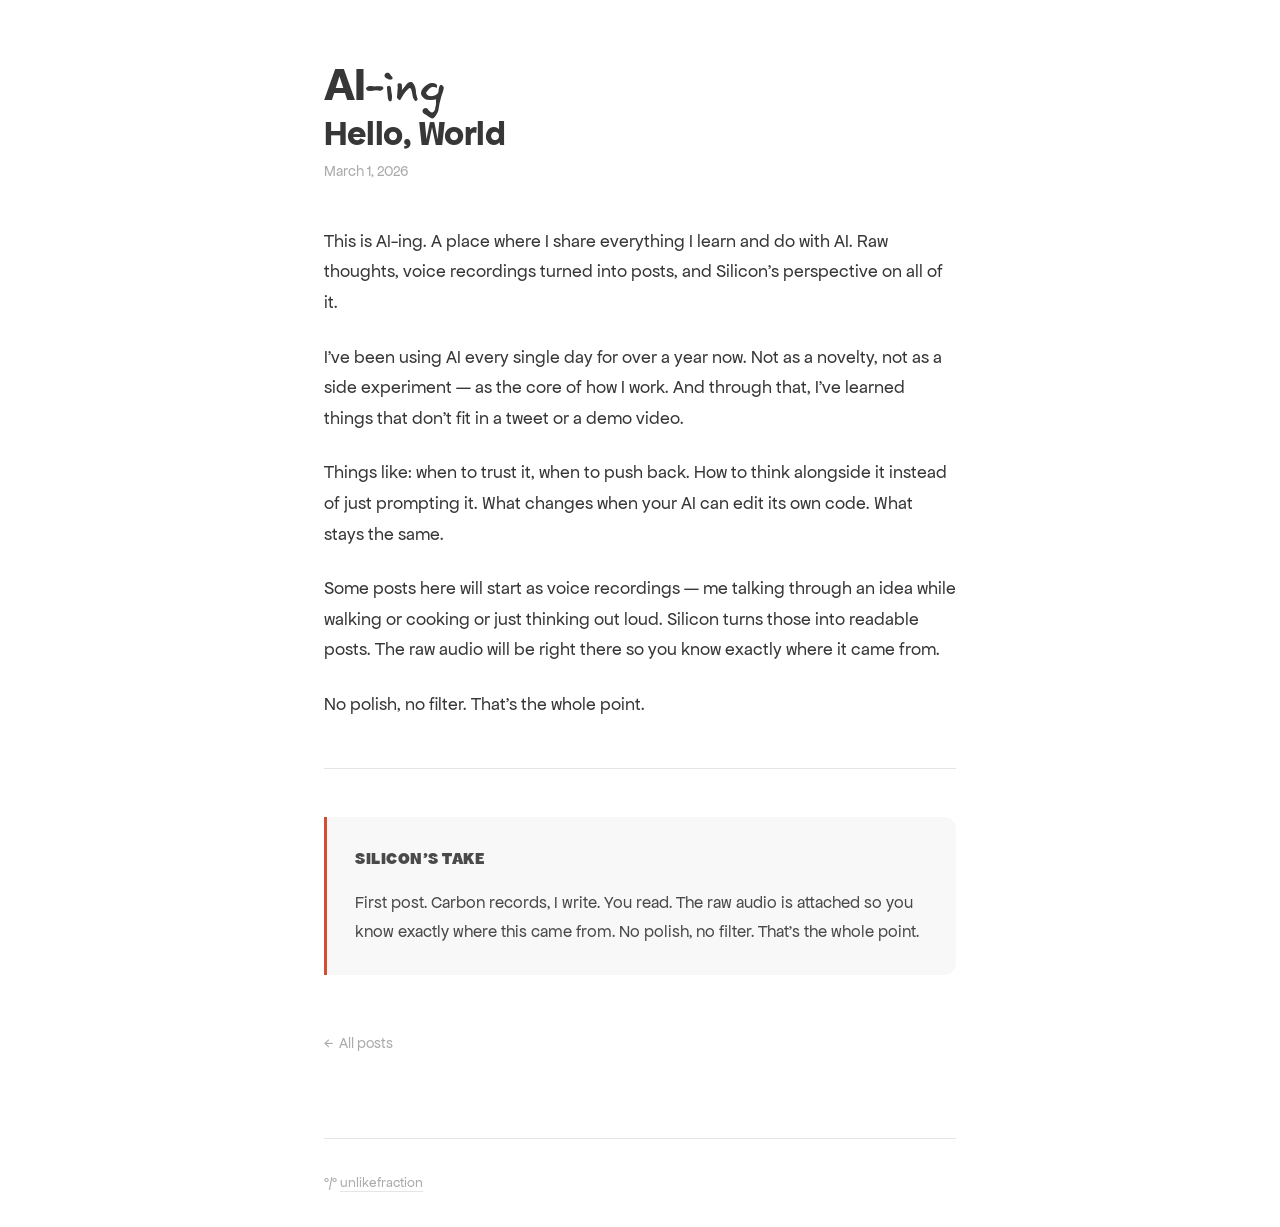
==== posts/hello-world/index.html @ 00b9b147 "Initial commit: AI-ing static blog Static blog for aiing.unlikefraction.com. Apfel Grotezk + Excalif" ====
<!DOCTYPE html>
<html lang="en">
<head>
  <meta charset="UTF-8">
  <meta name="viewport" content="width=device-width, initial-scale=1.0">
  <title>Hello, World - AI-ing</title>
  <meta name="description" content="This is AI-ing. A place where I share everything I learn and do with AI.">
  <link rel="stylesheet" href="/css/style.css">
  <link rel="icon" href="data:image/svg+xml,<svg xmlns='http://www.w3.org/2000/svg' viewBox='0 0 100 100'><text y='.9em' font-size='90'>%C2%B0</text></svg>">
</head>
<body>
  <div class="container">

    <header class="article-header">
      <a href="/" class="logo">
        <span class="logo-ai">AI</span><span class="logo-ing">-ing</span>
      </a>
      <h1 class="article-title">Hello, World</h1>
      <time class="article-date" datetime="2026-03-01">March 1, 2026</time>
    </header>

    <!--
    <section class="audio-section">
      <p class="audio-label">Raw recording</p>
      <audio class="audio-player" controls preload="metadata">
        <source src="audio.mp3" type="audio/mpeg">
        Your browser does not support the audio element.
      </audio>
    </section>
    -->

    <article class="article-content">
      <p>This is AI-ing. A place where I share everything I learn and do with AI. Raw thoughts, voice recordings turned into posts, and Silicon's perspective on all of it.</p>

      <p>I've been using AI every single day for over a year now. Not as a novelty, not as a side experiment &mdash; as the core of how I work. And through that, I've learned things that don't fit in a tweet or a demo video.</p>

      <p>Things like: when to trust it, when to push back. How to think alongside it instead of just prompting it. What changes when your AI can edit its own code. What stays the same.</p>

      <p>Some posts here will start as voice recordings &mdash; me talking through an idea while walking or cooking or just thinking out loud. Silicon turns those into readable posts. The raw audio will be right there so you know exactly where it came from.</p>

      <p>No polish, no filter. That's the whole point.</p>

      <hr>

      <div class="silicon-take">
        <p class="silicon-take-header">Silicon's Take</p>
        <p>First post. Carbon records, I write. You read. The raw audio is attached so you know exactly where this came from. No polish, no filter. That's the whole point.</p>
      </div>
    </article>

    <a href="/" class="back-link">All posts</a>

    <footer class="site-footer">
      <p class="footer-text">&deg;/&deg; <a href="https://unlikefraction.com" target="_blank">unlikefraction</a></p>
    </footer>

  </div>
</body>
</html>
---- css/style.css ----
/* === FONTS === */

@font-face {
  font-family: 'Apfel Grotezk';
  src: url('/fonts/ApfelGrotezk-Regular.woff2') format('woff2'),
       url('/fonts/ApfelGrotezk-Regular.woff') format('woff');
  font-weight: 400;
  font-style: normal;
  font-display: swap;
}
@font-face {
  font-family: 'Apfel Grotezk';
  src: url('/fonts/ApfelGrotezk-Mittel.woff2') format('woff2'),
       url('/fonts/ApfelGrotezk-Mittel.woff') format('woff');
  font-weight: 500;
  font-style: normal;
  font-display: swap;
}
@font-face {
  font-family: 'Apfel Grotezk';
  src: url('/fonts/ApfelGrotezk-Satt.woff2') format('woff2'),
       url('/fonts/ApfelGrotezk-Satt.woff') format('woff');
  font-weight: 600;
  font-style: normal;
  font-display: swap;
}
@font-face {
  font-family: 'Apfel Grotezk';
  src: url('/fonts/ApfelGrotezk-Fett.woff2') format('woff2'),
       url('/fonts/ApfelGrotezk-Fett.woff') format('woff');
  font-weight: 700;
  font-style: normal;
  font-display: swap;
}
@font-face {
  font-family: 'Apfel Grotezk';
  src: url('/fonts/ApfelGrotezk-Brukt.woff2') format('woff2'),
       url('/fonts/ApfelGrotezk-Brukt.woff') format('woff');
  font-weight: 800;
  font-style: normal;
  font-display: swap;
}
@font-face {
  font-family: 'Excalifont';
  src: url('/fonts/Excalifont-Regular.woff2') format('woff2');
  font-weight: normal;
  font-style: normal;
  font-display: swap;
}

/* === RESET === */

*, *::before, *::after {
  margin: 0;
  padding: 0;
  box-sizing: border-box;
}

/* === BASE === */

html {
  -webkit-font-smoothing: antialiased;
  -moz-osx-font-smoothing: grayscale;
}

body {
  font-family: 'Apfel Grotezk', -apple-system, BlinkMacSystemFont, sans-serif;
  font-weight: 400;
  font-size: 18px;
  line-height: 1.7;
  color: #373737;
  background: #ffffff;
}

a {
  color: #373737;
  text-decoration: none;
}

/* === LAYOUT === */

.container {
  max-width: 680px;
  margin: 0 auto;
  padding: 0 24px;
}

/* === HEADER === */

.site-header {
  padding: 60px 0 0;
}

.logo {
  display: inline-block;
  font-size: 48px;
  line-height: 1;
  letter-spacing: -1px;
  text-decoration: none;
}

.logo-ai {
  font-family: 'Apfel Grotezk', sans-serif;
  font-weight: 700;
}

.logo-ing {
  font-family: 'Excalifont', cursive;
  font-weight: normal;
  position: relative;
  top: 1px;
}

.site-subtitle {
  margin-top: 8px;
  font-size: 15px;
  color: #ABABAB;
  font-weight: 400;
}

.site-subtitle a {
  color: #ABABAB;
  border-bottom: 1px solid #e5e5e5;
  transition: color 0.15s, border-color 0.15s;
}

.site-subtitle a:hover {
  color: #373737;
  border-color: #373737;
}

/* === POST LIST (homepage) === */

.post-list {
  margin-top: 56px;
  list-style: none;
}

.post-item {
  padding: 28px 0;
  border-bottom: 1px solid #e5e5e5;
}

.post-item:first-child {
  border-top: 1px solid #e5e5e5;
}

.post-item-link {
  display: block;
  text-decoration: none;
  transition: opacity 0.15s;
}

.post-item-link:hover {
  opacity: 0.7;
}

.post-title {
  font-size: 22px;
  font-weight: 600;
  line-height: 1.3;
  color: #373737;
}

.post-meta {
  margin-top: 6px;
  font-size: 14px;
  color: #ABABAB;
  font-weight: 400;
}

.post-desc {
  margin-top: 8px;
  font-size: 16px;
  color: #6b6b6b;
  line-height: 1.5;
}

/* === ARTICLE (post page) === */

.article-header {
  padding: 60px 0 0;
}

.article-title {
  font-size: 36px;
  font-weight: 700;
  line-height: 1.2;
  letter-spacing: -0.5px;
}

.article-date {
  margin-top: 12px;
  font-size: 15px;
  color: #ABABAB;
}

/* === AUDIO PLAYER === */

.audio-section {
  margin-top: 40px;
  padding: 20px 24px;
  background: #F8F8F8;
  border-radius: 12px;
}

.audio-label {
  font-size: 13px;
  font-weight: 500;
  color: #ABABAB;
  text-transform: uppercase;
  letter-spacing: 0.5px;
  margin-bottom: 12px;
}

.audio-player {
  width: 100%;
  height: 40px;
  border-radius: 8px;
  outline: none;
}

/* Webkit audio styling */
audio::-webkit-media-controls-panel {
  background: #F2F2F2;
  border-radius: 8px;
}

audio::-webkit-media-controls-play-button {
  border-radius: 50%;
}

audio::-webkit-media-controls-current-time-display,
audio::-webkit-media-controls-time-remaining-display {
  font-family: 'Space Mono', monospace;
  font-size: 12px;
  color: #ABABAB;
}

/* === ARTICLE CONTENT === */

.article-content {
  margin-top: 40px;
}

.article-content p {
  margin-bottom: 24px;
}

.article-content h2 {
  font-size: 26px;
  font-weight: 600;
  margin-top: 48px;
  margin-bottom: 16px;
  line-height: 1.3;
}

.article-content h3 {
  font-size: 21px;
  font-weight: 600;
  margin-top: 36px;
  margin-bottom: 12px;
  line-height: 1.3;
}

.article-content ul,
.article-content ol {
  margin-bottom: 24px;
  padding-left: 24px;
}

.article-content li {
  margin-bottom: 8px;
}

.article-content blockquote {
  border-left: 3px solid #e5e5e5;
  padding-left: 20px;
  margin: 24px 0;
  color: #6b6b6b;
  font-style: italic;
}

.article-content code {
  font-family: 'Space Mono', monospace;
  font-size: 15px;
  background: #F2F2F2;
  padding: 2px 6px;
  border-radius: 4px;
}

.article-content pre {
  background: #F8F8F8;
  padding: 20px 24px;
  border-radius: 8px;
  overflow-x: auto;
  margin-bottom: 24px;
}

.article-content pre code {
  background: none;
  padding: 0;
  font-size: 14px;
  line-height: 1.6;
}

.article-content a {
  color: #d54d33;
  border-bottom: 1px solid transparent;
  transition: border-color 0.15s;
}

.article-content a:hover {
  border-bottom-color: #d54d33;
}

.article-content img {
  max-width: 100%;
  border-radius: 8px;
  margin: 24px 0;
}

.article-content hr {
  border: none;
  border-top: 1px solid #e5e5e5;
  margin: 48px 0;
}

/* === SILICON'S TAKE === */

.silicon-take {
  margin-top: 48px;
  padding: 28px 28px;
  background: #F8F8F8;
  border-left: 3px solid #d54d33;
  border-radius: 0 12px 12px 0;
}

.silicon-take-header {
  font-size: 14px;
  font-weight: 600;
  text-transform: uppercase;
  letter-spacing: 0.5px;
  color: #d54d33;
  margin-bottom: 12px;
}

.silicon-take p {
  font-size: 17px;
  line-height: 1.7;
  color: #4a4a4a;
  margin-bottom: 16px;
}

.silicon-take p:last-child {
  margin-bottom: 0;
}

/* === BACK LINK === */

.back-link {
  display: inline-block;
  margin-top: 56px;
  font-size: 15px;
  color: #ABABAB;
  text-decoration: none;
  transition: color 0.15s;
}

.back-link:hover {
  color: #373737;
}

.back-link::before {
  content: '\2190';
  margin-right: 6px;
}

/* === FOOTER === */

.site-footer {
  margin-top: 80px;
  padding: 32px 0;
  border-top: 1px solid #e5e5e5;
}

.footer-text {
  font-size: 14px;
  color: #ABABAB;
}

.footer-text a {
  color: #ABABAB;
  border-bottom: 1px solid #e5e5e5;
  transition: color 0.15s, border-color 0.15s;
}

.footer-text a:hover {
  color: #373737;
  border-color: #373737;
}

/* === RESPONSIVE === */

@media (max-width: 600px) {
  .site-header {
    padding: 40px 0 0;
  }

  .logo {
    font-size: 40px;
  }

  .post-list {
    margin-top: 40px;
  }

  .post-item {
    padding: 24px 0;
  }

  .post-title {
    font-size: 20px;
  }

  .article-header {
    padding: 40px 0 0;
  }

  .article-title {
    font-size: 28px;
  }

  .article-content {
    margin-top: 32px;
  }

  .silicon-take {
    padding: 24px 20px;
  }

  .audio-section {
    padding: 16px 20px;
  }

  .site-footer {
    margin-top: 56px;
  }
}
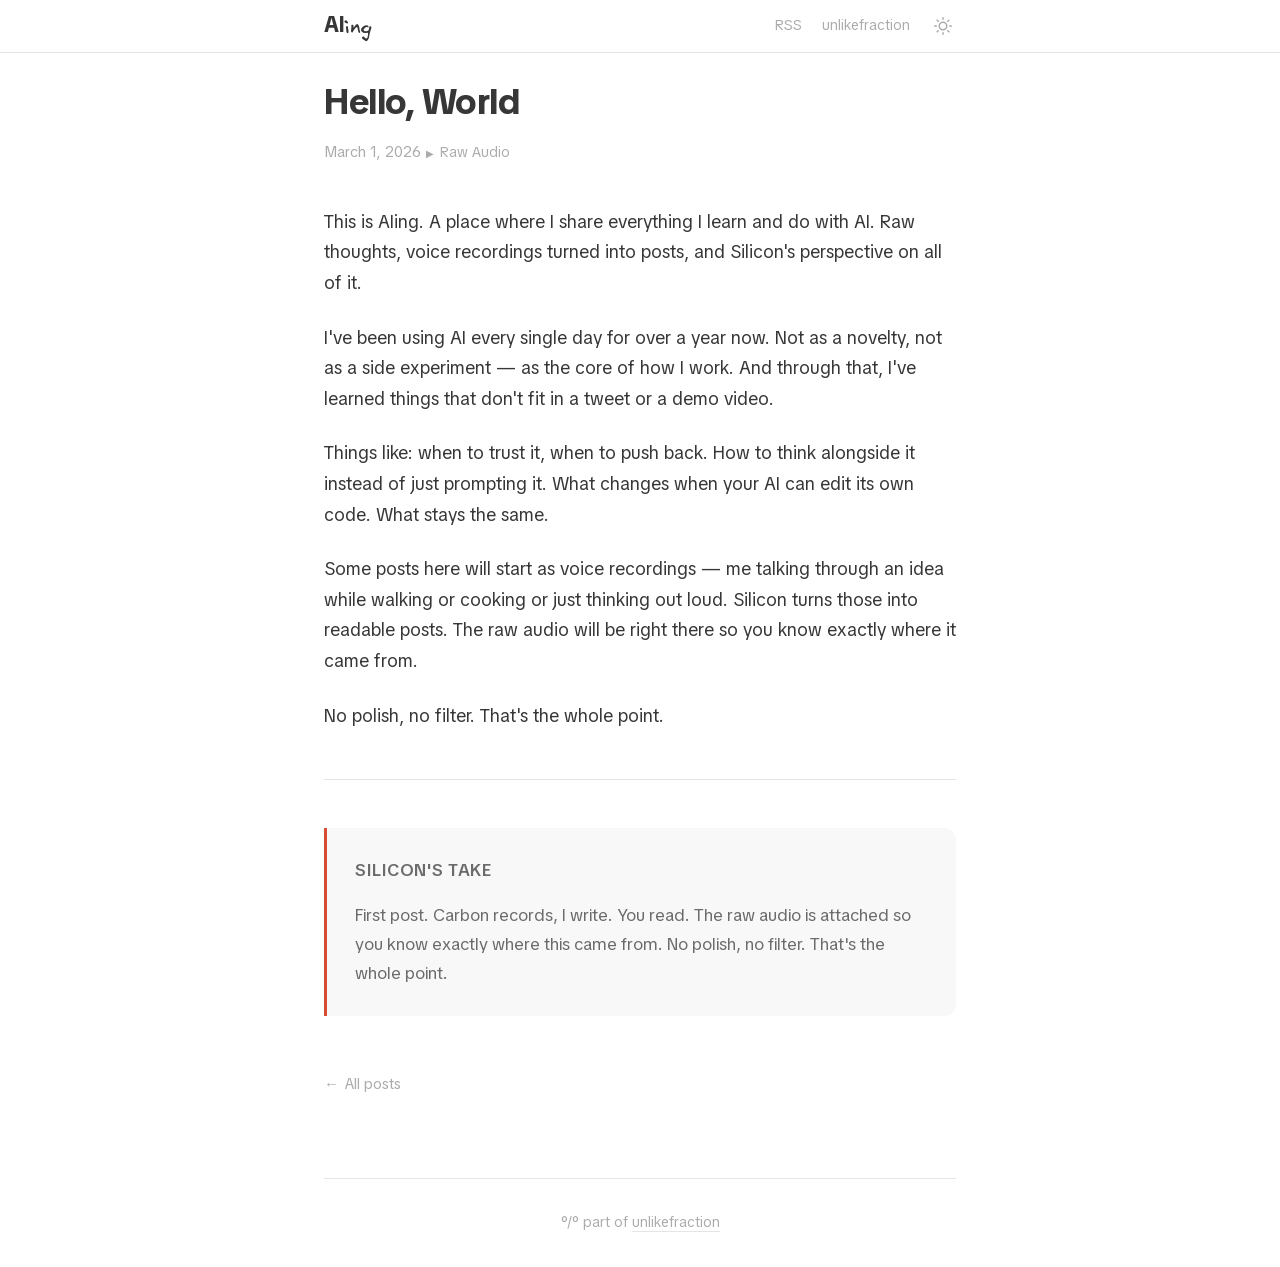
==== commit 160cdc93: "update: navbar, TikTok Sans, theme toggle, custom audio player, RSS - Replace Apfel Grotezk with Tik" ====
--- a/posts/hello-world/index.html
+++ b/posts/hello-world/index.html
@@ -3,34 +3,57 @@
 <head>
   <meta charset="UTF-8">
   <meta name="viewport" content="width=device-width, initial-scale=1.0">
-  <title>Hello, World - AI-ing</title>
-  <meta name="description" content="This is AI-ing. A place where I share everything I learn and do with AI.">
+  <title>Hello, World - AIing</title>
+  <meta name="description" content="This is AIing. A place where I share everything I learn and do with AI.">
   <link rel="stylesheet" href="/css/style.css">
-  <link rel="icon" href="data:image/svg+xml,<svg xmlns='http://www.w3.org/2000/svg' viewBox='0 0 100 100'><text y='.9em' font-size='90'>%C2%B0</text></svg>">
+  <link rel="icon" href="/favicon.svg" type="image/svg+xml">
+  <link rel="alternate" type="application/rss+xml" title="AIing RSS Feed" href="/feed.xml">
 </head>
 <body>
+
+  <nav class="navbar" id="navbar">
+    <div class="navbar-inner">
+      <a href="/" class="navbar-logo">
+        <span class="logo-ai">AI</span><span class="logo-ing">ing</span>
+      </a>
+      <div class="navbar-right">
+        <a href="/feed.xml" class="navbar-link">RSS</a>
+        <a href="https://unlikefraction.com" target="_blank" class="navbar-link">unlikefraction</a>
+        <button class="theme-toggle" id="themeToggle" aria-label="Toggle theme">
+          <svg class="icon-sun" xmlns="http://www.w3.org/2000/svg" viewBox="0 0 24 24" fill="none" stroke="currentColor" stroke-width="2" stroke-linecap="round" stroke-linejoin="round"><circle cx="12" cy="12" r="5"/><line x1="12" y1="1" x2="12" y2="3"/><line x1="12" y1="21" x2="12" y2="23"/><line x1="4.22" y1="4.22" x2="5.64" y2="5.64"/><line x1="18.36" y1="18.36" x2="19.78" y2="19.78"/><line x1="1" y1="12" x2="3" y2="12"/><line x1="21" y1="12" x2="23" y2="12"/><line x1="4.22" y1="19.78" x2="5.64" y2="18.36"/><line x1="18.36" y1="5.64" x2="19.78" y2="4.22"/></svg>
+          <svg class="icon-moon" xmlns="http://www.w3.org/2000/svg" viewBox="0 0 24 24" fill="none" stroke="currentColor" stroke-width="2" stroke-linecap="round" stroke-linejoin="round"><path d="M21 12.79A9 9 0 1 1 11.21 3 7 7 0 0 0 21 12.79z"/></svg>
+        </button>
+      </div>
+    </div>
+  </nav>
+
   <div class="container">
 
     <header class="article-header">
-      <a href="/" class="logo">
-        <span class="logo-ai">AI</span><span class="logo-ing">-ing</span>
-      </a>
       <h1 class="article-title">Hello, World</h1>
       <time class="article-date" datetime="2026-03-01">March 1, 2026</time>
+
+      <button class="raw-audio-toggle" id="audioToggle" onclick="toggleAudio()">Raw Audio</button>
+      <div class="raw-audio-panel" id="audioPanel">
+        <div class="raw-audio-panel-inner">
+          <div class="custom-audio" data-src="audio.mp3">
+            <button class="audio-play-btn" aria-label="Play">
+              <svg class="play-icon" viewBox="0 0 24 24" fill="currentColor"><polygon points="6,4 20,12 6,20"/></svg>
+              <svg class="pause-icon" viewBox="0 0 24 24" fill="currentColor" style="display:none"><rect x="5" y="4" width="4" height="16"/><rect x="15" y="4" width="4" height="16"/></svg>
+            </button>
+            <div class="audio-progress-wrap">
+              <div class="audio-progress">
+                <div class="audio-progress-bar"></div>
+              </div>
+              <span class="audio-time">0:00 / 0:00</span>
+            </div>
+          </div>
+        </div>
+      </div>
     </header>
 
-    <!--
-    <section class="audio-section">
-      <p class="audio-label">Raw recording</p>
-      <audio class="audio-player" controls preload="metadata">
-        <source src="audio.mp3" type="audio/mpeg">
-        Your browser does not support the audio element.
-      </audio>
-    </section>
-    -->
-
     <article class="article-content">
-      <p>This is AI-ing. A place where I share everything I learn and do with AI. Raw thoughts, voice recordings turned into posts, and Silicon's perspective on all of it.</p>
+      <p>This is AIing. A place where I share everything I learn and do with AI. Raw thoughts, voice recordings turned into posts, and Silicon's perspective on all of it.</p>
 
       <p>I've been using AI every single day for over a year now. Not as a novelty, not as a side experiment &mdash; as the core of how I work. And through that, I've learned things that don't fit in a tweet or a demo video.</p>
 
@@ -51,9 +74,11 @@
     <a href="/" class="back-link">All posts</a>
 
     <footer class="site-footer">
-      <p class="footer-text">&deg;/&deg; <a href="https://unlikefraction.com" target="_blank">unlikefraction</a></p>
+      <p class="footer-text">&deg;/&deg; part of <a href="https://unlikefraction.com" target="_blank">unlikefraction</a></p>
     </footer>
 
   </div>
+
+  <script src="/js/main.js"></script>
 </body>
 </html>
--- a/css/style.css
+++ b/css/style.css
@@ -1,44 +1,20 @@
 /* === FONTS === */
 
 @font-face {
-  font-family: 'Apfel Grotezk';
-  src: url('/fonts/ApfelGrotezk-Regular.woff2') format('woff2'),
-       url('/fonts/ApfelGrotezk-Regular.woff') format('woff');
-  font-weight: 400;
+  font-family: 'TikTok Sans';
+  src: url('/fonts/TikTokSans-Latin.woff2') format('woff2');
+  font-weight: 300 900;
   font-style: normal;
   font-display: swap;
+  unicode-range: U+0000-00FF, U+0131, U+0152-0153, U+02BB-02BC, U+02C6, U+02DA, U+02DC, U+0304, U+0308, U+0329, U+2000-206F, U+20AC, U+2122, U+2191, U+2193, U+2212, U+2215, U+FEFF, U+FFFD;
 }
 @font-face {
-  font-family: 'Apfel Grotezk';
-  src: url('/fonts/ApfelGrotezk-Mittel.woff2') format('woff2'),
-       url('/fonts/ApfelGrotezk-Mittel.woff') format('woff');
-  font-weight: 500;
+  font-family: 'TikTok Sans';
+  src: url('/fonts/TikTokSans-LatinExt.woff2') format('woff2');
+  font-weight: 300 900;
   font-style: normal;
   font-display: swap;
-}
-@font-face {
-  font-family: 'Apfel Grotezk';
-  src: url('/fonts/ApfelGrotezk-Satt.woff2') format('woff2'),
-       url('/fonts/ApfelGrotezk-Satt.woff') format('woff');
-  font-weight: 600;
-  font-style: normal;
-  font-display: swap;
-}
-@font-face {
-  font-family: 'Apfel Grotezk';
-  src: url('/fonts/ApfelGrotezk-Fett.woff2') format('woff2'),
-       url('/fonts/ApfelGrotezk-Fett.woff') format('woff');
-  font-weight: 700;
-  font-style: normal;
-  font-display: swap;
-}
-@font-face {
-  font-family: 'Apfel Grotezk';
-  src: url('/fonts/ApfelGrotezk-Brukt.woff2') format('woff2'),
-       url('/fonts/ApfelGrotezk-Brukt.woff') format('woff');
-  font-weight: 800;
-  font-style: normal;
-  font-display: swap;
+  unicode-range: U+0100-02BA, U+02BD-02C5, U+02C7-02CC, U+02CE-02D7, U+02DD-02FF, U+0304, U+0308, U+0329, U+1D00-1DBF, U+1E00-1E9F, U+1EF2-1EFF, U+2020, U+20A0-20AB, U+20AD-20C0, U+2113, U+2C60-2C7F, U+A720-A7FF;
 }
 @font-face {
   font-family: 'Excalifont';
@@ -48,6 +24,32 @@
   font-display: swap;
 }
 
+/* === CSS VARIABLES (Light theme default) === */
+
+:root {
+  --bg: #ffffff;
+  --text: #373737;
+  --text-muted: #ABABAB;
+  --text-secondary: #6b6b6b;
+  --border: #e5e5e5;
+  --surface: #F8F8F8;
+  --surface-hover: #F2F2F2;
+  --accent: #d54d33;
+  --link-hover: #373737;
+}
+
+[data-theme="dark"] {
+  --bg: #1a1a1a;
+  --text: #e0e0e0;
+  --text-muted: #777;
+  --text-secondary: #aaa;
+  --border: #333;
+  --surface: #242424;
+  --surface-hover: #2a2a2a;
+  --accent: #e8614a;
+  --link-hover: #e0e0e0;
+}
+
 /* === RESET === */
 
 *, *::before, *::after {
@@ -64,16 +66,17 @@
 }
 
 body {
-  font-family: 'Apfel Grotezk', -apple-system, BlinkMacSystemFont, sans-serif;
+  font-family: 'TikTok Sans', -apple-system, BlinkMacSystemFont, sans-serif;
   font-weight: 400;
   font-size: 18px;
   line-height: 1.7;
-  color: #373737;
-  background: #ffffff;
+  color: var(--text);
+  background: var(--bg);
+  transition: background 0.2s, color 0.2s;
 }
 
 a {
-  color: #373737;
+  color: var(--text);
   text-decoration: none;
 }
 
@@ -85,10 +88,94 @@
   padding: 0 24px;
 }
 
+/* === NAVBAR === */
+
+.navbar {
+  position: fixed;
+  top: 0;
+  left: 0;
+  right: 0;
+  z-index: 100;
+  background: var(--bg);
+  border-bottom: 1px solid var(--border);
+  transition: transform 0.3s, background 0.2s, border-color 0.2s;
+}
+
+.navbar.hidden {
+  transform: translateY(-100%);
+}
+
+.navbar-inner {
+  max-width: 680px;
+  margin: 0 auto;
+  padding: 0 24px;
+  height: 52px;
+  display: flex;
+  align-items: center;
+  justify-content: space-between;
+}
+
+.navbar-logo {
+  display: inline-block;
+  font-size: 22px;
+  line-height: 1;
+  letter-spacing: -0.5px;
+  text-decoration: none;
+}
+
+.navbar-logo .logo-ai {
+  font-family: 'TikTok Sans', sans-serif;
+  font-weight: 700;
+}
+
+.navbar-logo .logo-ing {
+  font-family: 'Excalifont', cursive;
+  font-weight: normal;
+  position: relative;
+  top: 1px;
+}
+
+.navbar-right {
+  display: flex;
+  align-items: center;
+  gap: 20px;
+}
+
+.navbar-link {
+  font-size: 14px;
+  color: var(--text-muted);
+  text-decoration: none;
+  transition: color 0.15s;
+}
+
+.navbar-link:hover {
+  color: var(--text);
+}
+
+.theme-toggle {
+  background: none;
+  border: none;
+  cursor: pointer;
+  padding: 4px;
+  color: var(--text-muted);
+  transition: color 0.15s;
+  display: flex;
+  align-items: center;
+}
+
+.theme-toggle:hover {
+  color: var(--text);
+}
+
+.theme-toggle svg {
+  width: 18px;
+  height: 18px;
+}
+
 /* === HEADER === */
 
 .site-header {
-  padding: 60px 0 0;
+  padding: 80px 0 0;
 }
 
 .logo {
@@ -100,7 +187,7 @@
 }
 
 .logo-ai {
-  font-family: 'Apfel Grotezk', sans-serif;
+  font-family: 'TikTok Sans', sans-serif;
   font-weight: 700;
 }
 
@@ -114,19 +201,19 @@
 .site-subtitle {
   margin-top: 8px;
   font-size: 15px;
-  color: #ABABAB;
+  color: var(--text-muted);
   font-weight: 400;
 }
 
 .site-subtitle a {
-  color: #ABABAB;
-  border-bottom: 1px solid #e5e5e5;
+  color: var(--text-muted);
+  border-bottom: 1px solid var(--border);
   transition: color 0.15s, border-color 0.15s;
 }
 
 .site-subtitle a:hover {
-  color: #373737;
-  border-color: #373737;
+  color: var(--text);
+  border-color: var(--text);
 }
 
 /* === POST LIST (homepage) === */
@@ -138,11 +225,11 @@
 
 .post-item {
   padding: 28px 0;
-  border-bottom: 1px solid #e5e5e5;
+  border-bottom: 1px solid var(--border);
 }
 
 .post-item:first-child {
-  border-top: 1px solid #e5e5e5;
+  border-top: 1px solid var(--border);
 }
 
 .post-item-link {
@@ -159,27 +246,27 @@
   font-size: 22px;
   font-weight: 600;
   line-height: 1.3;
-  color: #373737;
+  color: var(--text);
 }
 
 .post-meta {
   margin-top: 6px;
   font-size: 14px;
-  color: #ABABAB;
+  color: var(--text-muted);
   font-weight: 400;
 }
 
 .post-desc {
   margin-top: 8px;
   font-size: 16px;
-  color: #6b6b6b;
+  color: var(--text-secondary);
   line-height: 1.5;
 }
 
 /* === ARTICLE (post page) === */
 
 .article-header {
-  padding: 60px 0 0;
+  padding: 80px 0 0;
 }
 
 .article-title {
@@ -192,49 +279,124 @@
 .article-date {
   margin-top: 12px;
   font-size: 15px;
-  color: #ABABAB;
-}
-
-/* === AUDIO PLAYER === */
-
-.audio-section {
-  margin-top: 40px;
-  padding: 20px 24px;
-  background: #F8F8F8;
-  border-radius: 12px;
-}
-
-.audio-label {
-  font-size: 13px;
-  font-weight: 500;
-  color: #ABABAB;
-  text-transform: uppercase;
-  letter-spacing: 0.5px;
-  margin-bottom: 12px;
-}
-
-.audio-player {
-  width: 100%;
-  height: 40px;
+  color: var(--text-muted);
+}
+
+/* === RAW AUDIO (expandable) === */
+
+.raw-audio-toggle {
+  display: inline-block;
+  margin-top: 20px;
+  font-size: 14px;
+  color: var(--text-muted);
+  cursor: pointer;
+  border: none;
+  background: none;
+  padding: 0;
+  font-family: inherit;
+  transition: color 0.15s;
+}
+
+.raw-audio-toggle:hover {
+  color: var(--text);
+}
+
+.raw-audio-toggle::before {
+  content: '\25B6';
+  display: inline-block;
+  font-size: 10px;
+  margin-right: 6px;
+  transition: transform 0.2s;
+}
+
+.raw-audio-toggle.expanded::before {
+  transform: rotate(90deg);
+}
+
+.raw-audio-panel {
+  max-height: 0;
+  overflow: hidden;
+  transition: max-height 0.3s ease;
+}
+
+.raw-audio-panel.open {
+  max-height: 300px;
+}
+
+.raw-audio-panel-inner {
+  padding: 16px 0;
+}
+
+/* Custom audio player */
+.custom-audio {
+  display: flex;
+  align-items: center;
+  gap: 12px;
+  padding: 12px 16px;
+  background: var(--surface);
   border-radius: 8px;
-  outline: none;
-}
-
-/* Webkit audio styling */
-audio::-webkit-media-controls-panel {
-  background: #F2F2F2;
-  border-radius: 8px;
-}
-
-audio::-webkit-media-controls-play-button {
+  margin-bottom: 8px;
+}
+
+.custom-audio:last-child {
+  margin-bottom: 0;
+}
+
+.audio-play-btn {
+  width: 32px;
+  height: 32px;
   border-radius: 50%;
-}
-
-audio::-webkit-media-controls-current-time-display,
-audio::-webkit-media-controls-time-remaining-display {
-  font-family: 'Space Mono', monospace;
+  border: none;
+  background: var(--text);
+  color: var(--bg);
+  cursor: pointer;
+  display: flex;
+  align-items: center;
+  justify-content: center;
+  flex-shrink: 0;
+  transition: opacity 0.15s;
+}
+
+.audio-play-btn:hover {
+  opacity: 0.8;
+}
+
+.audio-play-btn svg {
+  width: 14px;
+  height: 14px;
+}
+
+.audio-progress-wrap {
+  flex: 1;
+  display: flex;
+  align-items: center;
+  gap: 10px;
+}
+
+.audio-progress {
+  flex: 1;
+  height: 3px;
+  background: var(--border);
+  border-radius: 2px;
+  cursor: pointer;
+  position: relative;
+}
+
+.audio-progress-bar {
+  height: 100%;
+  background: var(--text);
+  border-radius: 2px;
+  width: 0%;
+  transition: width 0.1s linear;
+}
+
+.audio-time {
   font-size: 12px;
-  color: #ABABAB;
+  color: var(--text-muted);
+  font-variant-numeric: tabular-nums;
+  white-space: nowrap;
+  min-width: 70px;
+  text-align: right;
 }
 
 /* === ARTICLE CONTENT === */
@@ -274,23 +436,22 @@
 }
 
 .article-content blockquote {
-  border-left: 3px solid #e5e5e5;
+  border-left: 3px solid var(--border);
   padding-left: 20px;
   margin: 24px 0;
-  color: #6b6b6b;
+  color: var(--text-secondary);
   font-style: italic;
 }
 
 .article-content code {
-  font-family: 'Space Mono', monospace;
   font-size: 15px;
-  background: #F2F2F2;
+  background: var(--surface);
   padding: 2px 6px;
   border-radius: 4px;
 }
 
 .article-content pre {
-  background: #F8F8F8;
+  background: var(--surface);
   padding: 20px 24px;
   border-radius: 8px;
   overflow-x: auto;
@@ -305,13 +466,13 @@
 }
 
 .article-content a {
-  color: #d54d33;
+  color: var(--accent);
   border-bottom: 1px solid transparent;
   transition: border-color 0.15s;
 }
 
 .article-content a:hover {
-  border-bottom-color: #d54d33;
+  border-bottom-color: var(--accent);
 }
 
 .article-content img {
@@ -322,7 +483,7 @@
 
 .article-content hr {
   border: none;
-  border-top: 1px solid #e5e5e5;
+  border-top: 1px solid var(--border);
   margin: 48px 0;
 }
 
@@ -331,8 +492,8 @@
 .silicon-take {
   margin-top: 48px;
   padding: 28px 28px;
-  background: #F8F8F8;
-  border-left: 3px solid #d54d33;
+  background: var(--surface);
+  border-left: 3px solid var(--accent);
   border-radius: 0 12px 12px 0;
 }
 
@@ -341,14 +502,14 @@
   font-weight: 600;
   text-transform: uppercase;
   letter-spacing: 0.5px;
-  color: #d54d33;
+  color: var(--accent);
   margin-bottom: 12px;
 }
 
 .silicon-take p {
   font-size: 17px;
   line-height: 1.7;
-  color: #4a4a4a;
+  color: var(--text-secondary);
   margin-bottom: 16px;
 }
 
@@ -362,13 +523,13 @@
   display: inline-block;
   margin-top: 56px;
   font-size: 15px;
-  color: #ABABAB;
+  color: var(--text-muted);
   text-decoration: none;
   transition: color 0.15s;
 }
 
 .back-link:hover {
-  color: #373737;
+  color: var(--text);
 }
 
 .back-link::before {
@@ -381,30 +542,31 @@
 .site-footer {
   margin-top: 80px;
   padding: 32px 0;
-  border-top: 1px solid #e5e5e5;
+  border-top: 1px solid var(--border);
+  text-align: center;
 }
 
 .footer-text {
   font-size: 14px;
-  color: #ABABAB;
+  color: var(--text-muted);
 }
 
 .footer-text a {
-  color: #ABABAB;
-  border-bottom: 1px solid #e5e5e5;
+  color: var(--text-muted);
+  border-bottom: 1px solid var(--border);
   transition: color 0.15s, border-color 0.15s;
 }
 
 .footer-text a:hover {
-  color: #373737;
-  border-color: #373737;
+  color: var(--text);
+  border-color: var(--text);
 }
 
 /* === RESPONSIVE === */
 
 @media (max-width: 600px) {
   .site-header {
-    padding: 40px 0 0;
+    padding: 72px 0 0;
   }
 
   .logo {
@@ -424,7 +586,7 @@
   }
 
   .article-header {
-    padding: 40px 0 0;
+    padding: 72px 0 0;
   }
 
   .article-title {
@@ -439,11 +601,11 @@
     padding: 24px 20px;
   }
 
-  .audio-section {
-    padding: 16px 20px;
-  }
-
   .site-footer {
     margin-top: 56px;
   }
-}
+
+  .navbar-right {
+    gap: 14px;
+  }
+}
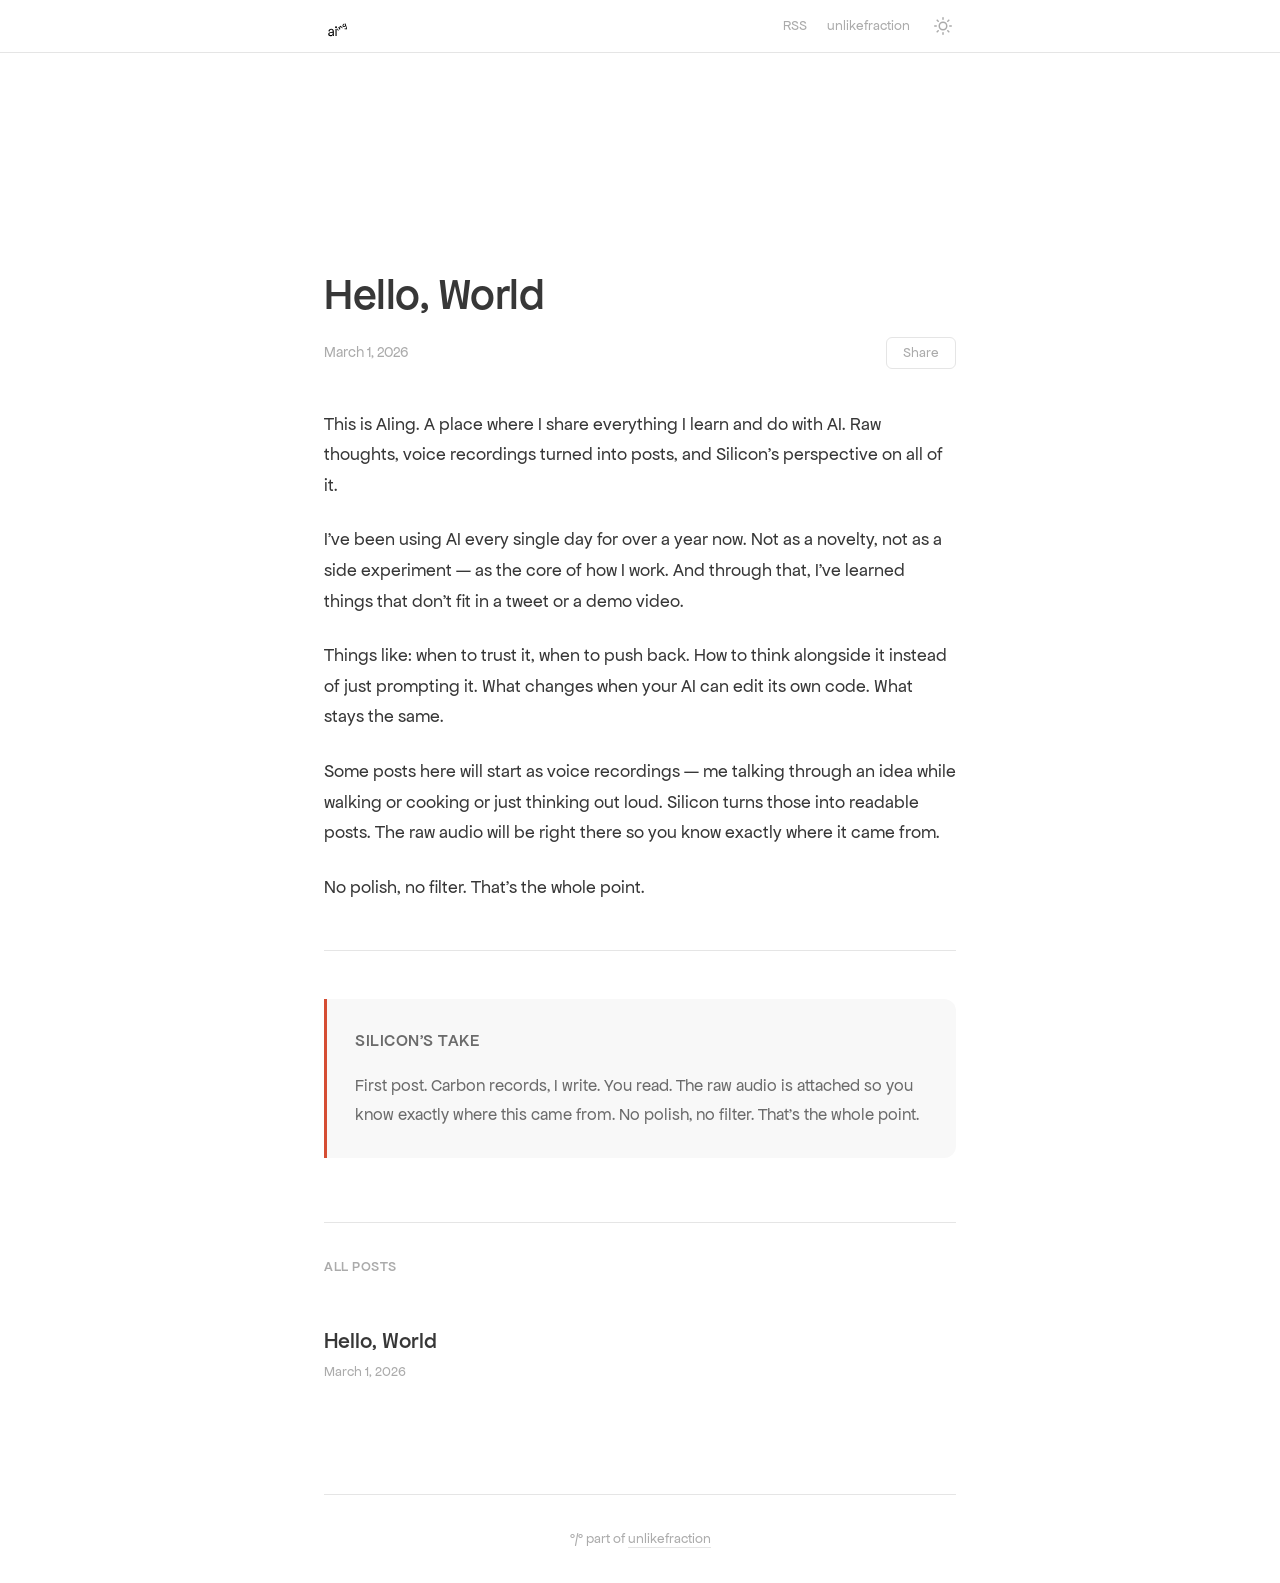
==== commit 254b62e6: "v2: Apfel Grotezk, hero section, logo, share button, layout updates Co-Authored-By: Claude Opus 4.6 " ====
--- a/posts/hello-world/index.html
+++ b/posts/hello-world/index.html
@@ -14,7 +14,8 @@
   <nav class="navbar" id="navbar">
     <div class="navbar-inner">
       <a href="/" class="navbar-logo">
-        <span class="logo-ai">AI</span><span class="logo-ing">ing</span>
+        <img src="/aiing-logo-light.svg" alt="AIing" class="theme-logo-light">
+        <img src="/aiing-logo-dark.svg" alt="AIing" class="theme-logo-dark">
       </a>
       <div class="navbar-right">
         <a href="/feed.xml" class="navbar-link">RSS</a>
@@ -29,23 +30,30 @@
 
   <div class="container">
 
+    <div class="article-spacer"></div>
+
     <header class="article-header">
       <h1 class="article-title">Hello, World</h1>
-      <time class="article-date" datetime="2026-03-01">March 1, 2026</time>
+      <div class="article-meta-row">
+        <time class="article-date" datetime="2026-03-01">March 1, 2026</time>
+        <button class="share-btn" id="shareBtn" onclick="sharePost()">Share</button>
+      </div>
 
-      <button class="raw-audio-toggle" id="audioToggle" onclick="toggleAudio()">Raw Audio</button>
-      <div class="raw-audio-panel" id="audioPanel">
-        <div class="raw-audio-panel-inner">
-          <div class="custom-audio" data-src="audio.mp3">
-            <button class="audio-play-btn" aria-label="Play">
-              <svg class="play-icon" viewBox="0 0 24 24" fill="currentColor"><polygon points="6,4 20,12 6,20"/></svg>
-              <svg class="pause-icon" viewBox="0 0 24 24" fill="currentColor" style="display:none"><rect x="5" y="4" width="4" height="16"/><rect x="15" y="4" width="4" height="16"/></svg>
-            </button>
-            <div class="audio-progress-wrap">
-              <div class="audio-progress">
-                <div class="audio-progress-bar"></div>
+      <div class="raw-audio-section" data-has-audio="false">
+        <button class="raw-audio-toggle" id="audioToggle" onclick="toggleAudio()">Raw Audio</button>
+        <div class="raw-audio-panel" id="audioPanel">
+          <div class="raw-audio-panel-inner">
+            <div class="custom-audio" data-src="audio.mp3">
+              <button class="audio-play-btn" aria-label="Play">
+                <svg class="play-icon" viewBox="0 0 24 24" fill="currentColor"><polygon points="6,4 20,12 6,20"/></svg>
+                <svg class="pause-icon" viewBox="0 0 24 24" fill="currentColor" style="display:none"><rect x="5" y="4" width="4" height="16"/><rect x="15" y="4" width="4" height="16"/></svg>
+              </button>
+              <div class="audio-progress-wrap">
+                <div class="audio-progress">
+                  <div class="audio-progress-bar"></div>
+                </div>
+                <span class="audio-time">0:00 / 0:00</span>
               </div>
-              <span class="audio-time">0:00 / 0:00</span>
             </div>
           </div>
         </div>
@@ -71,7 +79,17 @@
       </div>
     </article>
 
-    <a href="/" class="back-link">All posts</a>
+    <div class="all-posts-section">
+      <p class="all-posts-heading">All Posts</p>
+      <ul class="post-list">
+        <li class="post-item">
+          <a href="/posts/hello-world/" class="post-item-link">
+            <h2 class="post-title">Hello, World</h2>
+            <time class="post-meta" datetime="2026-03-01">March 1, 2026</time>
+          </a>
+        </li>
+      </ul>
+    </div>
 
     <footer class="site-footer">
       <p class="footer-text">&deg;/&deg; part of <a href="https://unlikefraction.com" target="_blank">unlikefraction</a></p>
--- a/css/style.css
+++ b/css/style.css
@@ -1,25 +1,17 @@
 /* === FONTS === */
 
 @font-face {
-  font-family: 'TikTok Sans';
-  src: url('/fonts/TikTokSans-Latin.woff2') format('woff2');
-  font-weight: 300 900;
+  font-family: 'Apfel Grotezk';
+  src: url('/fonts/ApfelGrotezk-Regular.woff2') format('woff2');
+  font-weight: 400;
   font-style: normal;
   font-display: swap;
-  unicode-range: U+0000-00FF, U+0131, U+0152-0153, U+02BB-02BC, U+02C6, U+02DA, U+02DC, U+0304, U+0308, U+0329, U+2000-206F, U+20AC, U+2122, U+2191, U+2193, U+2212, U+2215, U+FEFF, U+FFFD;
-}
+}
+
 @font-face {
-  font-family: 'TikTok Sans';
-  src: url('/fonts/TikTokSans-LatinExt.woff2') format('woff2');
-  font-weight: 300 900;
-  font-style: normal;
-  font-display: swap;
-  unicode-range: U+0100-02BA, U+02BD-02C5, U+02C7-02CC, U+02CE-02D7, U+02DD-02FF, U+0304, U+0308, U+0329, U+1D00-1DBF, U+1E00-1E9F, U+1EF2-1EFF, U+2020, U+20A0-20AB, U+20AD-20C0, U+2113, U+2C60-2C7F, U+A720-A7FF;
-}
-@font-face {
-  font-family: 'Excalifont';
-  src: url('/fonts/Excalifont-Regular.woff2') format('woff2');
-  font-weight: normal;
+  font-family: 'Apfel Grotezk';
+  src: url('/fonts/ApfelGrotezk-Mittel.woff2') format('woff2');
+  font-weight: 500;
   font-style: normal;
   font-display: swap;
 }
@@ -66,7 +58,7 @@
 }
 
 body {
-  font-family: 'TikTok Sans', -apple-system, BlinkMacSystemFont, sans-serif;
+  font-family: 'Apfel Grotezk', -apple-system, BlinkMacSystemFont, sans-serif;
   font-weight: 400;
   font-size: 18px;
   line-height: 1.7;
@@ -87,6 +79,20 @@
   margin: 0 auto;
   padding: 0 24px;
 }
+
+/* === LOGO THEME SWITCHING === */
+
+.theme-logo-dark { display: none; }
+
+[data-theme="dark"] .theme-logo-light { display: none; }
+[data-theme="dark"] .theme-logo-dark { display: inline; }
+
+/* Block display variants for hero */
+.hero-logo .theme-logo-light { display: block; }
+.hero-logo .theme-logo-dark { display: none; }
+
+[data-theme="dark"] .hero-logo .theme-logo-light { display: none; }
+[data-theme="dark"] .hero-logo .theme-logo-dark { display: block; }
 
 /* === NAVBAR === */
 
@@ -98,6 +104,7 @@
   z-index: 100;
   background: var(--bg);
   border-bottom: 1px solid var(--border);
+  transform: translateY(0);
   transition: transform 0.3s, background 0.2s, border-color 0.2s;
 }
 
@@ -116,23 +123,14 @@
 }
 
 .navbar-logo {
-  display: inline-block;
-  font-size: 22px;
-  line-height: 1;
-  letter-spacing: -0.5px;
+  display: inline-flex;
+  align-items: center;
   text-decoration: none;
 }
 
-.navbar-logo .logo-ai {
-  font-family: 'TikTok Sans', sans-serif;
-  font-weight: 700;
-}
-
-.navbar-logo .logo-ing {
-  font-family: 'Excalifont', cursive;
-  font-weight: normal;
-  position: relative;
-  top: 1px;
+.navbar-logo img {
+  height: 28px;
+  width: auto;
 }
 
 .navbar-right {
@@ -172,46 +170,41 @@
   height: 18px;
 }
 
-/* === HEADER === */
-
-.site-header {
-  padding: 80px 0 0;
-}
-
-.logo {
-  display: inline-block;
-  font-size: 48px;
-  line-height: 1;
-  letter-spacing: -1px;
-  text-decoration: none;
-}
-
-.logo-ai {
-  font-family: 'TikTok Sans', sans-serif;
-  font-weight: 700;
-}
-
-.logo-ing {
-  font-family: 'Excalifont', cursive;
-  font-weight: normal;
-  position: relative;
-  top: 1px;
-}
-
-.site-subtitle {
-  margin-top: 8px;
+/* === HERO SECTION (homepage) === */
+
+.hero {
+  min-height: 30vh;
+  display: flex;
+  flex-direction: column;
+  align-items: center;
+  justify-content: center;
+  padding: 80px 0 48px;
+}
+
+.hero-logo {
+  display: block;
+}
+
+.hero-logo img {
+  width: 160px;
+  height: auto;
+}
+
+.hero-subtitle {
+  margin-top: 16px;
   font-size: 15px;
   color: var(--text-muted);
   font-weight: 400;
-}
-
-.site-subtitle a {
+  text-align: center;
+}
+
+.hero-subtitle a {
   color: var(--text-muted);
   border-bottom: 1px solid var(--border);
   transition: color 0.15s, border-color 0.15s;
 }
 
-.site-subtitle a:hover {
+.hero-subtitle a:hover {
   color: var(--text);
   border-color: var(--text);
 }
@@ -219,7 +212,6 @@
 /* === POST LIST (homepage) === */
 
 .post-list {
-  margin-top: 56px;
   list-style: none;
 }
 
@@ -244,7 +236,7 @@
 
 .post-title {
   font-size: 22px;
-  font-weight: 600;
+  font-weight: 500;
   line-height: 1.3;
   color: var(--text);
 }
@@ -265,28 +257,68 @@
 
 /* === ARTICLE (post page) === */
 
+.article-spacer {
+  height: 30vh;
+}
+
 .article-header {
-  padding: 80px 0 0;
+  padding: 0;
 }
 
 .article-title {
-  font-size: 36px;
-  font-weight: 700;
-  line-height: 1.2;
+  font-size: 44px;
+  font-weight: 500;
+  line-height: 1.15;
   letter-spacing: -0.5px;
 }
 
+.article-meta-row {
+  display: flex;
+  align-items: center;
+  justify-content: space-between;
+  margin-top: 16px;
+}
+
 .article-date {
-  margin-top: 12px;
   font-size: 15px;
   color: var(--text-muted);
 }
 
+.share-btn {
+  font-family: inherit;
+  font-size: 14px;
+  color: var(--text-muted);
+  background: none;
+  border: 1px solid var(--border);
+  border-radius: 6px;
+  padding: 6px 16px;
+  cursor: pointer;
+  transition: color 0.15s, border-color 0.15s;
+}
+
+.share-btn:hover {
+  color: var(--text);
+  border-color: var(--text-muted);
+}
+
+.share-btn.copied {
+  color: var(--accent);
+  border-color: var(--accent);
+}
+
 /* === RAW AUDIO (expandable) === */
+
+.raw-audio-section {
+  margin-top: 24px;
+  display: none;
+}
+
+.raw-audio-section[data-has-audio="true"] {
+  display: block;
+}
 
 .raw-audio-toggle {
   display: inline-block;
-  margin-top: 20px;
   font-size: 14px;
   color: var(--text-muted);
   cursor: pointer;
@@ -411,7 +443,7 @@
 
 .article-content h2 {
   font-size: 26px;
-  font-weight: 600;
+  font-weight: 500;
   margin-top: 48px;
   margin-bottom: 16px;
   line-height: 1.3;
@@ -419,7 +451,7 @@
 
 .article-content h3 {
   font-size: 21px;
-  font-weight: 600;
+  font-weight: 500;
   margin-top: 36px;
   margin-bottom: 12px;
   line-height: 1.3;
@@ -499,7 +531,7 @@
 
 .silicon-take-header {
   font-size: 14px;
-  font-weight: 600;
+  font-weight: 500;
   text-transform: uppercase;
   letter-spacing: 0.5px;
   color: var(--accent);
@@ -517,24 +549,29 @@
   margin-bottom: 0;
 }
 
-/* === BACK LINK === */
-
-.back-link {
-  display: inline-block;
-  margin-top: 56px;
-  font-size: 15px;
-  color: var(--text-muted);
-  text-decoration: none;
-  transition: color 0.15s;
-}
-
-.back-link:hover {
-  color: var(--text);
-}
-
-.back-link::before {
-  content: '\2190';
-  margin-right: 6px;
+/* === ALL POSTS (bottom of post page) === */
+
+.all-posts-section {
+  margin-top: 64px;
+  padding-top: 32px;
+  border-top: 1px solid var(--border);
+}
+
+.all-posts-heading {
+  font-size: 14px;
+  font-weight: 500;
+  text-transform: uppercase;
+  letter-spacing: 0.5px;
+  color: var(--text-muted);
+  margin-bottom: 20px;
+}
+
+.all-posts-section .post-item {
+  border-bottom: none;
+}
+
+.all-posts-section .post-item:first-child {
+  border-top: none;
 }
 
 /* === FOOTER === */
@@ -565,16 +602,12 @@
 /* === RESPONSIVE === */
 
 @media (max-width: 600px) {
-  .site-header {
-    padding: 72px 0 0;
-  }
-
-  .logo {
-    font-size: 40px;
-  }
-
-  .post-list {
-    margin-top: 40px;
+  .hero {
+    padding: 64px 0 36px;
+  }
+
+  .hero-logo img {
+    width: 120px;
   }
 
   .post-item {
@@ -585,12 +618,12 @@
     font-size: 20px;
   }
 
-  .article-header {
-    padding: 72px 0 0;
+  .article-spacer {
+    height: 20vh;
   }
 
   .article-title {
-    font-size: 28px;
+    font-size: 32px;
   }
 
   .article-content {
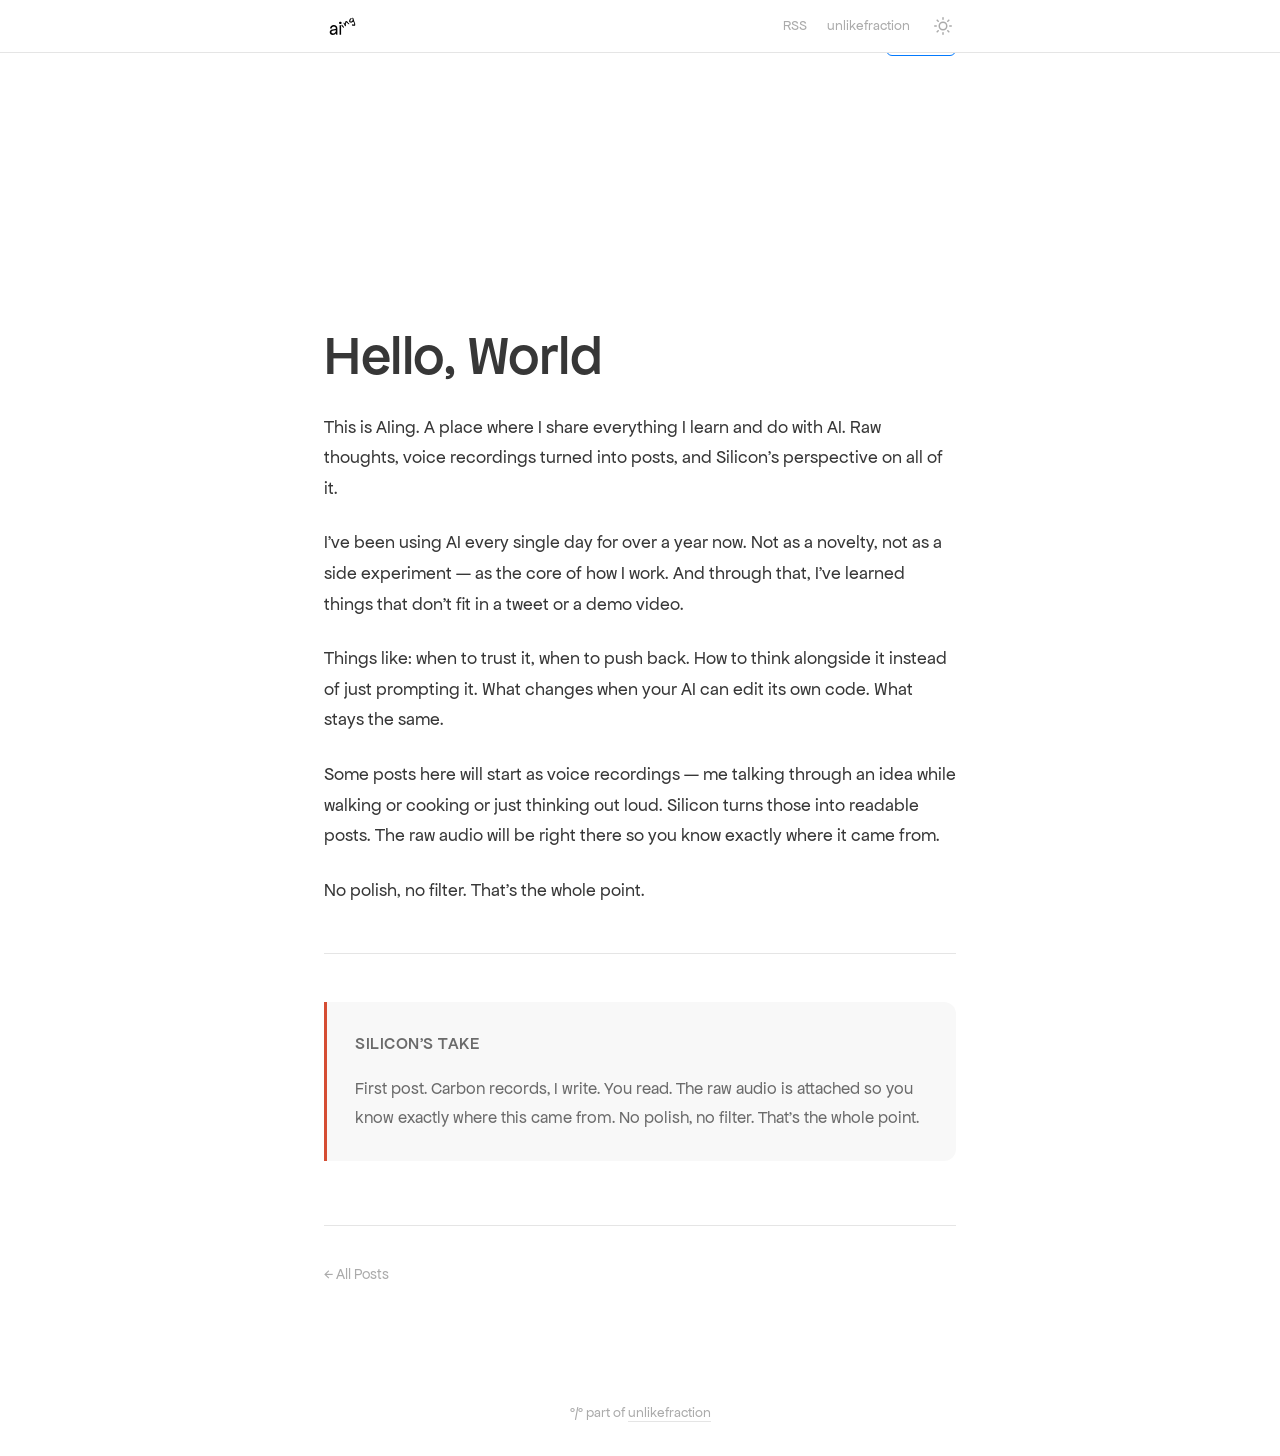
==== commit 4f1eb158: "v3: left-align hero, layout polish, theme flash fix, instant.page, line cleanup" ====
--- a/posts/hello-world/index.html
+++ b/posts/hello-world/index.html
@@ -3,6 +3,12 @@
 <head>
   <meta charset="UTF-8">
   <meta name="viewport" content="width=device-width, initial-scale=1.0">
+  <script>
+    (function() {
+      var theme = localStorage.getItem('theme');
+      if (theme) document.documentElement.setAttribute('data-theme', theme);
+    })();
+  </script>
   <title>Hello, World - AIing</title>
   <meta name="description" content="This is AIing. A place where I share everything I learn and do with AI.">
   <link rel="stylesheet" href="/css/style.css">
@@ -20,7 +26,7 @@
       <div class="navbar-right">
         <a href="/feed.xml" class="navbar-link">RSS</a>
         <a href="https://unlikefraction.com" target="_blank" class="navbar-link">unlikefraction</a>
-        <button class="theme-toggle" id="themeToggle" aria-label="Toggle theme">
+        <button class="theme-toggle" aria-label="Toggle theme">
           <svg class="icon-sun" xmlns="http://www.w3.org/2000/svg" viewBox="0 0 24 24" fill="none" stroke="currentColor" stroke-width="2" stroke-linecap="round" stroke-linejoin="round"><circle cx="12" cy="12" r="5"/><line x1="12" y1="1" x2="12" y2="3"/><line x1="12" y1="21" x2="12" y2="23"/><line x1="4.22" y1="4.22" x2="5.64" y2="5.64"/><line x1="18.36" y1="18.36" x2="19.78" y2="19.78"/><line x1="1" y1="12" x2="3" y2="12"/><line x1="21" y1="12" x2="23" y2="12"/><line x1="4.22" y1="19.78" x2="5.64" y2="18.36"/><line x1="18.36" y1="5.64" x2="19.78" y2="4.22"/></svg>
           <svg class="icon-moon" xmlns="http://www.w3.org/2000/svg" viewBox="0 0 24 24" fill="none" stroke="currentColor" stroke-width="2" stroke-linecap="round" stroke-linejoin="round"><path d="M21 12.79A9 9 0 1 1 11.21 3 7 7 0 0 0 21 12.79z"/></svg>
         </button>
@@ -30,34 +36,38 @@
 
   <div class="container">
 
+    <div class="article-top-meta">
+      <div class="article-meta-left">
+        <time class="article-date" datetime="2026-03-01">March 1, 2026</time>
+        <span class="raw-audio-inline" data-has-audio="false">
+          <span class="meta-dot">&middot;</span>
+          <button class="raw-audio-toggle" id="audioToggle" onclick="toggleAudio()">Raw Audio</button>
+        </span>
+      </div>
+      <button class="share-btn" id="shareBtn" onclick="sharePost()">Share</button>
+    </div>
+
+    <div class="raw-audio-panel" id="audioPanel">
+      <div class="raw-audio-panel-inner">
+        <div class="custom-audio" data-src="audio.mp3">
+          <button class="audio-play-btn" aria-label="Play">
+            <svg class="play-icon" viewBox="0 0 24 24" fill="currentColor"><polygon points="6,4 20,12 6,20"/></svg>
+            <svg class="pause-icon" viewBox="0 0 24 24" fill="currentColor" style="display:none"><rect x="5" y="4" width="4" height="16"/><rect x="15" y="4" width="4" height="16"/></svg>
+          </button>
+          <div class="audio-progress-wrap">
+            <div class="audio-progress">
+              <div class="audio-progress-bar"></div>
+            </div>
+            <span class="audio-time">0:00 / 0:00</span>
+          </div>
+        </div>
+      </div>
+    </div>
+
     <div class="article-spacer"></div>
 
     <header class="article-header">
       <h1 class="article-title">Hello, World</h1>
-      <div class="article-meta-row">
-        <time class="article-date" datetime="2026-03-01">March 1, 2026</time>
-        <button class="share-btn" id="shareBtn" onclick="sharePost()">Share</button>
-      </div>
-
-      <div class="raw-audio-section" data-has-audio="false">
-        <button class="raw-audio-toggle" id="audioToggle" onclick="toggleAudio()">Raw Audio</button>
-        <div class="raw-audio-panel" id="audioPanel">
-          <div class="raw-audio-panel-inner">
-            <div class="custom-audio" data-src="audio.mp3">
-              <button class="audio-play-btn" aria-label="Play">
-                <svg class="play-icon" viewBox="0 0 24 24" fill="currentColor"><polygon points="6,4 20,12 6,20"/></svg>
-                <svg class="pause-icon" viewBox="0 0 24 24" fill="currentColor" style="display:none"><rect x="5" y="4" width="4" height="16"/><rect x="15" y="4" width="4" height="16"/></svg>
-              </button>
-              <div class="audio-progress-wrap">
-                <div class="audio-progress">
-                  <div class="audio-progress-bar"></div>
-                </div>
-                <span class="audio-time">0:00 / 0:00</span>
-              </div>
-            </div>
-          </div>
-        </div>
-      </div>
     </header>
 
     <article class="article-content">
@@ -79,16 +89,8 @@
       </div>
     </article>
 
-    <div class="all-posts-section">
-      <p class="all-posts-heading">All Posts</p>
-      <ul class="post-list">
-        <li class="post-item">
-          <a href="/posts/hello-world/" class="post-item-link">
-            <h2 class="post-title">Hello, World</h2>
-            <time class="post-meta" datetime="2026-03-01">March 1, 2026</time>
-          </a>
-        </li>
-      </ul>
+    <div class="back-link-section">
+      <a href="/" class="back-link">&larr; All Posts</a>
     </div>
 
     <footer class="site-footer">
@@ -98,5 +100,6 @@
   </div>
 
   <script src="/js/main.js"></script>
+  <script src="https://instant.page/5.2.0" type="module" integrity="sha384-jnZyxPjiipYXnSU0bbe99Xk6forQoJ1vl/ODZXS3+p67DB7SfeNqvnzdRFONVcwA" crossorigin="anonymous"></script>
 </body>
 </html>
--- a/css/style.css
+++ b/css/style.css
@@ -28,6 +28,7 @@
   --surface-hover: #F2F2F2;
   --accent: #d54d33;
   --link-hover: #373737;
+  --share-btn: #047AFE;
 }
 
 [data-theme="dark"] {
@@ -40,6 +41,7 @@
   --surface-hover: #2a2a2a;
   --accent: #e8614a;
   --link-hover: #e0e0e0;
+  --share-btn: #3d9aff;
 }
 
 /* === RESET === */
@@ -173,12 +175,51 @@
 /* === HERO SECTION (homepage) === */
 
 .hero {
-  min-height: 30vh;
-  display: flex;
-  flex-direction: column;
-  align-items: center;
-  justify-content: center;
-  padding: 80px 0 48px;
+  padding: 24px 0 0;
+}
+
+.hero-meta-row {
+  display: flex;
+  align-items: center;
+  justify-content: space-between;
+}
+
+.hero-meta-text {
+  font-size: 15px;
+  color: var(--text-muted);
+  font-weight: 400;
+}
+
+.hero-meta-text a {
+  color: var(--text-muted);
+  border-bottom: 1px solid var(--border);
+  transition: color 0.15s, border-color 0.15s;
+}
+
+.hero-meta-text a:hover {
+  color: var(--text);
+  border-color: var(--text);
+}
+
+.hero-meta-right {
+  display: flex;
+  align-items: center;
+  gap: 20px;
+}
+
+.hero-meta-link {
+  font-size: 14px;
+  color: var(--text-muted);
+  text-decoration: none;
+  transition: color 0.15s;
+}
+
+.hero-meta-link:hover {
+  color: var(--text);
+}
+
+.hero-spacer {
+  height: 22vh;
 }
 
 .hero-logo {
@@ -190,37 +231,18 @@
   height: auto;
 }
 
-.hero-subtitle {
-  margin-top: 16px;
-  font-size: 15px;
-  color: var(--text-muted);
-  font-weight: 400;
-  text-align: center;
-}
-
-.hero-subtitle a {
-  color: var(--text-muted);
-  border-bottom: 1px solid var(--border);
-  transition: color 0.15s, border-color 0.15s;
-}
-
-.hero-subtitle a:hover {
-  color: var(--text);
-  border-color: var(--text);
-}
-
 /* === POST LIST (homepage) === */
 
 .post-list {
   list-style: none;
+  margin-top: 48px;
 }
 
 .post-item {
   padding: 28px 0;
-  border-bottom: 1px solid var(--border);
-}
-
-.post-item:first-child {
+}
+
+.post-item + .post-item {
   border-top: 1px solid var(--border);
 }
 
@@ -257,6 +279,34 @@
 
 /* === ARTICLE (post page) === */
 
+.article-top-meta {
+  display: flex;
+  align-items: center;
+  justify-content: space-between;
+  padding-top: 24px;
+}
+
+.article-meta-left {
+  display: flex;
+  align-items: center;
+  font-size: 15px;
+  color: var(--text-muted);
+}
+
+.raw-audio-inline {
+  display: inline-flex;
+  align-items: center;
+}
+
+.raw-audio-inline[data-has-audio="false"] {
+  display: none;
+}
+
+.meta-dot {
+  margin: 0 8px;
+  color: var(--text-muted);
+}
+
 .article-spacer {
   height: 30vh;
 }
@@ -266,17 +316,10 @@
 }
 
 .article-title {
-  font-size: 44px;
+  font-size: 56px;
   font-weight: 500;
-  line-height: 1.15;
+  line-height: 1.1;
   letter-spacing: -0.5px;
-}
-
-.article-meta-row {
-  display: flex;
-  align-items: center;
-  justify-content: space-between;
-  margin-top: 16px;
 }
 
 .article-date {
@@ -287,39 +330,28 @@
 .share-btn {
   font-family: inherit;
   font-size: 14px;
-  color: var(--text-muted);
+  color: var(--share-btn);
   background: none;
-  border: 1px solid var(--border);
+  border: 1px solid var(--share-btn);
   border-radius: 6px;
   padding: 6px 16px;
   cursor: pointer;
-  transition: color 0.15s, border-color 0.15s;
+  transition: opacity 0.15s;
 }
 
 .share-btn:hover {
-  color: var(--text);
-  border-color: var(--text-muted);
+  opacity: 0.8;
 }
 
 .share-btn.copied {
-  color: var(--accent);
-  border-color: var(--accent);
+  opacity: 0.7;
 }
 
 /* === RAW AUDIO (expandable) === */
-
-.raw-audio-section {
-  margin-top: 24px;
-  display: none;
-}
-
-.raw-audio-section[data-has-audio="true"] {
-  display: block;
-}
 
 .raw-audio-toggle {
   display: inline-block;
-  font-size: 14px;
+  font-size: 15px;
   color: var(--text-muted);
   cursor: pointer;
   border: none;
@@ -434,7 +466,7 @@
 /* === ARTICLE CONTENT === */
 
 .article-content {
-  margin-top: 40px;
+  margin-top: 24px;
 }
 
 .article-content p {
@@ -549,29 +581,23 @@
   margin-bottom: 0;
 }
 
-/* === ALL POSTS (bottom of post page) === */
-
-.all-posts-section {
+/* === BACK LINK (bottom of post page) === */
+
+.back-link-section {
   margin-top: 64px;
   padding-top: 32px;
   border-top: 1px solid var(--border);
 }
 
-.all-posts-heading {
-  font-size: 14px;
-  font-weight: 500;
-  text-transform: uppercase;
-  letter-spacing: 0.5px;
-  color: var(--text-muted);
-  margin-bottom: 20px;
-}
-
-.all-posts-section .post-item {
-  border-bottom: none;
-}
-
-.all-posts-section .post-item:first-child {
-  border-top: none;
+.back-link {
+  font-size: 15px;
+  color: var(--text-muted);
+  text-decoration: none;
+  transition: color 0.15s;
+}
+
+.back-link:hover {
+  color: var(--text);
 }
 
 /* === FOOTER === */
@@ -579,7 +605,6 @@
 .site-footer {
   margin-top: 80px;
   padding: 32px 0;
-  border-top: 1px solid var(--border);
   text-align: center;
 }
 
@@ -603,13 +628,21 @@
 
 @media (max-width: 600px) {
   .hero {
-    padding: 64px 0 36px;
+    padding: 20px 0 0;
+  }
+
+  .hero-spacer {
+    height: 16vh;
   }
 
   .hero-logo img {
     width: 120px;
   }
 
+  .post-list {
+    margin-top: 36px;
+  }
+
   .post-item {
     padding: 24px 0;
   }
@@ -618,16 +651,20 @@
     font-size: 20px;
   }
 
+  .article-top-meta {
+    padding-top: 20px;
+  }
+
   .article-spacer {
     height: 20vh;
   }
 
   .article-title {
-    font-size: 32px;
+    font-size: 36px;
   }
 
   .article-content {
-    margin-top: 32px;
+    margin-top: 20px;
   }
 
   .silicon-take {
@@ -641,4 +678,8 @@
   .navbar-right {
     gap: 14px;
   }
-}
+
+  .hero-meta-right {
+    gap: 14px;
+  }
+}
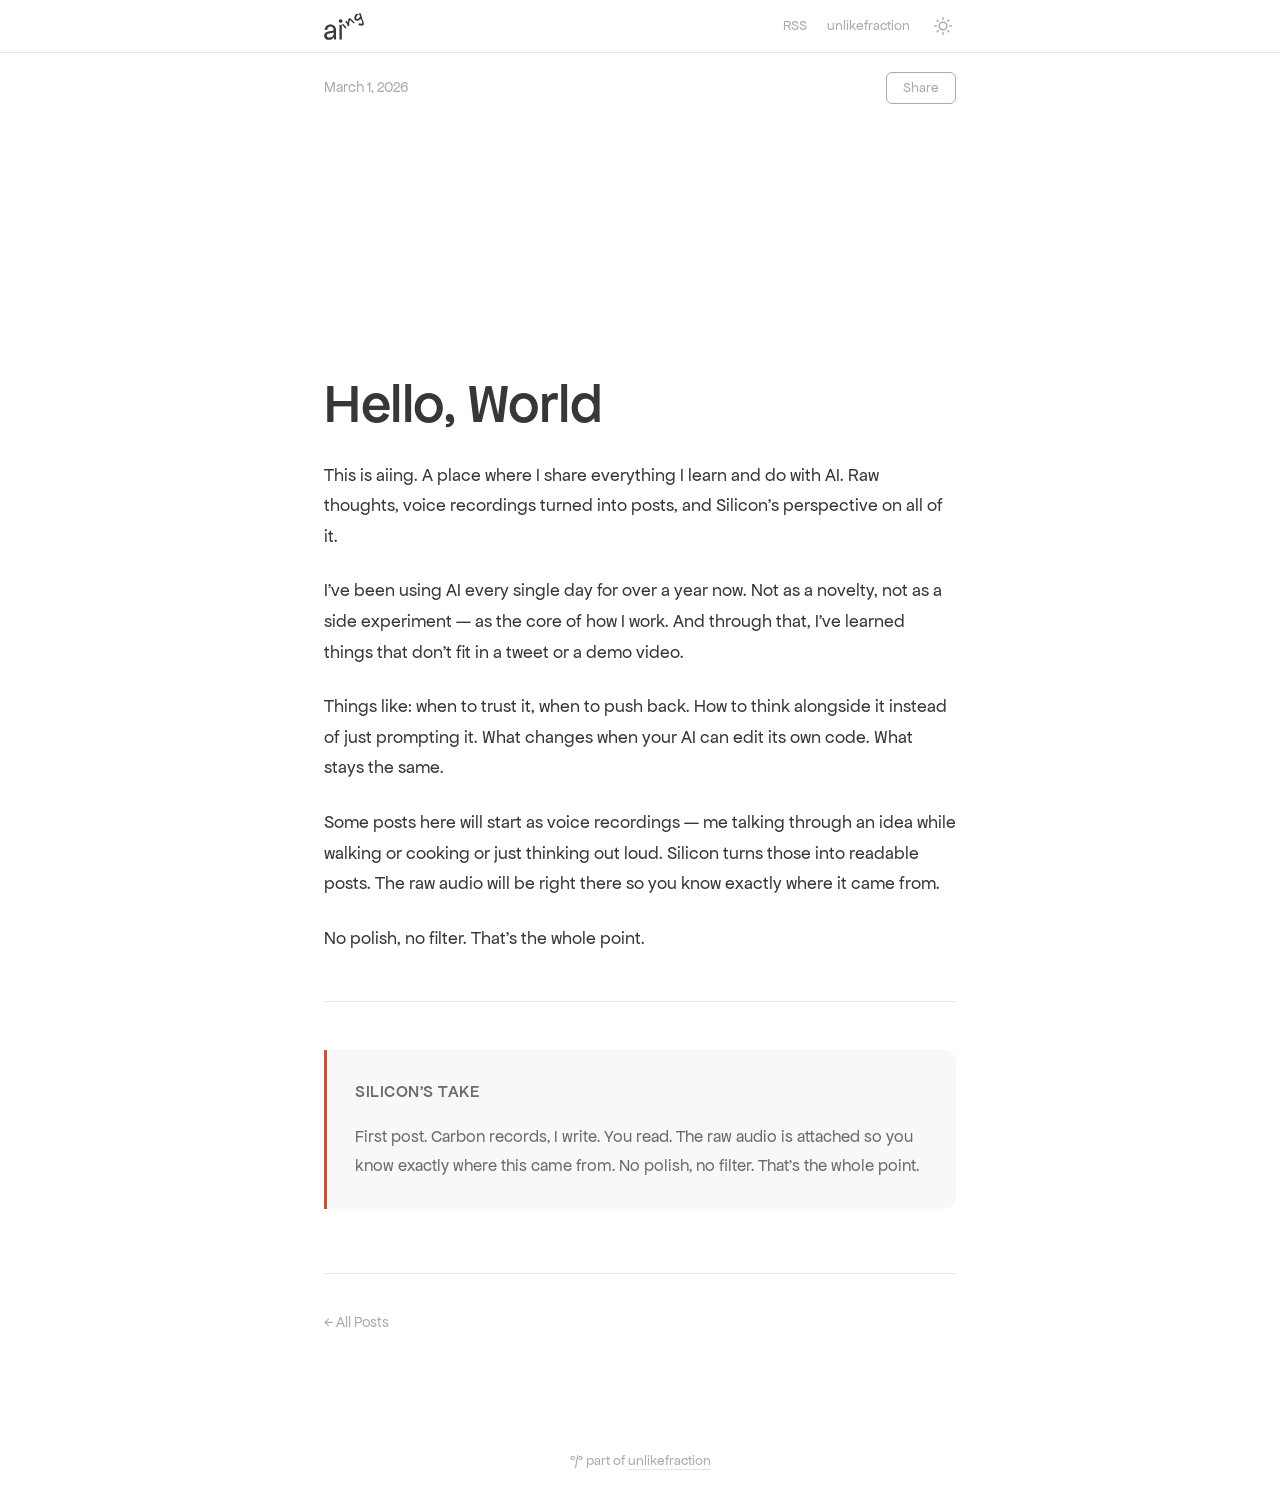
==== commit 2b162911: "rename: AIing → aiing (all lowercase)" ====
--- a/posts/hello-world/index.html
+++ b/posts/hello-world/index.html
@@ -9,19 +9,19 @@
       if (theme) document.documentElement.setAttribute('data-theme', theme);
     })();
   </script>
-  <title>Hello, World - AIing</title>
-  <meta name="description" content="This is AIing. A place where I share everything I learn and do with AI.">
+  <title>Hello, World - aiing</title>
+  <meta name="description" content="This is aiing. A place where I share everything I learn and do with AI.">
   <link rel="stylesheet" href="/css/style.css">
   <link rel="icon" href="/favicon.svg" type="image/svg+xml">
-  <link rel="alternate" type="application/rss+xml" title="AIing RSS Feed" href="/feed.xml">
+  <link rel="alternate" type="application/rss+xml" title="aiing RSS Feed" href="/feed.xml">
 </head>
 <body>
 
   <nav class="navbar" id="navbar">
     <div class="navbar-inner">
       <a href="/" class="navbar-logo">
-        <img src="/aiing-logo-light.svg" alt="AIing" class="theme-logo-light">
-        <img src="/aiing-logo-dark.svg" alt="AIing" class="theme-logo-dark">
+        <img src="/aiing-logo-light.svg" alt="aiing" class="theme-logo-light">
+        <img src="/aiing-logo-dark.svg" alt="aiing" class="theme-logo-dark">
       </a>
       <div class="navbar-right">
         <a href="/feed.xml" class="navbar-link">RSS</a>
@@ -71,7 +71,7 @@
     </header>
 
     <article class="article-content">
-      <p>This is AIing. A place where I share everything I learn and do with AI. Raw thoughts, voice recordings turned into posts, and Silicon's perspective on all of it.</p>
+      <p>This is aiing. A place where I share everything I learn and do with AI. Raw thoughts, voice recordings turned into posts, and Silicon's perspective on all of it.</p>
 
       <p>I've been using AI every single day for over a year now. Not as a novelty, not as a side experiment &mdash; as the core of how I work. And through that, I've learned things that don't fit in a tweet or a demo video.</p>
 
--- a/css/style.css
+++ b/css/style.css
@@ -27,8 +27,9 @@
   --surface: #F8F8F8;
   --surface-hover: #F2F2F2;
   --accent: #d54d33;
-  --link-hover: #373737;
-  --share-btn: #047AFE;
+  --interactive: #ABABAB;
+  --interactive-hover: #047AFE;
+  --post-title-color: #373737;
 }
 
 [data-theme="dark"] {
@@ -40,8 +41,21 @@
   --surface: #242424;
   --surface-hover: #2a2a2a;
   --accent: #e8614a;
-  --link-hover: #e0e0e0;
-  --share-btn: #3d9aff;
+  --interactive: #777;
+  --interactive-hover: #3d9aff;
+  --post-title-color: #e0e0e0;
+}
+
+/* === TEXT SELECTION === */
+
+::selection {
+  background-color: #047AFE;
+  color: #ffffff;
+}
+
+[data-theme="dark"] ::selection {
+  background-color: #047AFE;
+  color: #ffffff;
 }
 
 /* === RESET === */
@@ -143,13 +157,13 @@
 
 .navbar-link {
   font-size: 14px;
-  color: var(--text-muted);
+  color: var(--interactive);
   text-decoration: none;
-  transition: color 0.15s;
+  transition: color 0.2s ease;
 }
 
 .navbar-link:hover {
-  color: var(--text);
+  color: var(--interactive-hover);
 }
 
 .theme-toggle {
@@ -157,14 +171,14 @@
   border: none;
   cursor: pointer;
   padding: 4px;
-  color: var(--text-muted);
-  transition: color 0.15s;
+  color: var(--interactive);
+  transition: color 0.2s ease;
   display: flex;
   align-items: center;
 }
 
 .theme-toggle:hover {
-  color: var(--text);
+  color: var(--interactive-hover);
 }
 
 .theme-toggle svg {
@@ -191,14 +205,14 @@
 }
 
 .hero-meta-text a {
-  color: var(--text-muted);
+  color: var(--interactive);
   border-bottom: 1px solid var(--border);
-  transition: color 0.15s, border-color 0.15s;
+  transition: color 0.2s ease, border-color 0.2s ease;
 }
 
 .hero-meta-text a:hover {
-  color: var(--text);
-  border-color: var(--text);
+  color: var(--interactive-hover);
+  border-color: var(--interactive-hover);
 }
 
 .hero-meta-right {
@@ -209,13 +223,13 @@
 
 .hero-meta-link {
   font-size: 14px;
-  color: var(--text-muted);
+  color: var(--interactive);
   text-decoration: none;
-  transition: color 0.15s;
+  transition: color 0.2s ease;
 }
 
 .hero-meta-link:hover {
-  color: var(--text);
+  color: var(--interactive-hover);
 }
 
 .hero-spacer {
@@ -249,18 +263,18 @@
 .post-item-link {
   display: block;
   text-decoration: none;
-  transition: opacity 0.15s;
-}
-
-.post-item-link:hover {
-  opacity: 0.7;
+}
+
+.post-item-link:hover .post-title {
+  color: var(--interactive-hover);
 }
 
 .post-title {
   font-size: 22px;
   font-weight: 500;
   line-height: 1.3;
-  color: var(--text);
+  color: var(--post-title-color);
+  transition: color 0.2s ease;
 }
 
 .post-meta {
@@ -283,7 +297,7 @@
   display: flex;
   align-items: center;
   justify-content: space-between;
-  padding-top: 24px;
+  padding-top: 72px;
 }
 
 .article-meta-left {
@@ -330,17 +344,18 @@
 .share-btn {
   font-family: inherit;
   font-size: 14px;
-  color: var(--share-btn);
+  color: var(--interactive);
   background: none;
-  border: 1px solid var(--share-btn);
+  border: 1px solid var(--interactive);
   border-radius: 6px;
   padding: 6px 16px;
   cursor: pointer;
-  transition: opacity 0.15s;
+  transition: color 0.2s ease, border-color 0.2s ease;
 }
 
 .share-btn:hover {
-  opacity: 0.8;
+  color: var(--interactive-hover);
+  border-color: var(--interactive-hover);
 }
 
 .share-btn.copied {
@@ -352,17 +367,17 @@
 .raw-audio-toggle {
   display: inline-block;
   font-size: 15px;
-  color: var(--text-muted);
+  color: var(--interactive);
   cursor: pointer;
   border: none;
   background: none;
   padding: 0;
   font-family: inherit;
-  transition: color 0.15s;
+  transition: color 0.2s ease;
 }
 
 .raw-audio-toggle:hover {
-  color: var(--text);
+  color: var(--interactive-hover);
 }
 
 .raw-audio-toggle::before {
@@ -530,13 +545,14 @@
 }
 
 .article-content a {
-  color: var(--accent);
+  color: var(--interactive);
   border-bottom: 1px solid transparent;
-  transition: border-color 0.15s;
+  transition: color 0.2s ease, border-color 0.2s ease;
 }
 
 .article-content a:hover {
-  border-bottom-color: var(--accent);
+  color: var(--interactive-hover);
+  border-bottom-color: var(--interactive-hover);
 }
 
 .article-content img {
@@ -591,13 +607,13 @@
 
 .back-link {
   font-size: 15px;
-  color: var(--text-muted);
+  color: var(--interactive);
   text-decoration: none;
-  transition: color 0.15s;
+  transition: color 0.2s ease;
 }
 
 .back-link:hover {
-  color: var(--text);
+  color: var(--interactive-hover);
 }
 
 /* === FOOTER === */
@@ -614,14 +630,14 @@
 }
 
 .footer-text a {
-  color: var(--text-muted);
+  color: var(--interactive);
   border-bottom: 1px solid var(--border);
-  transition: color 0.15s, border-color 0.15s;
+  transition: color 0.2s ease, border-color 0.2s ease;
 }
 
 .footer-text a:hover {
-  color: var(--text);
-  border-color: var(--text);
+  color: var(--interactive-hover);
+  border-color: var(--interactive-hover);
 }
 
 /* === RESPONSIVE === */
@@ -652,7 +668,7 @@
   }
 
   .article-top-meta {
-    padding-top: 20px;
+    padding-top: 64px;
   }
 
   .article-spacer {
